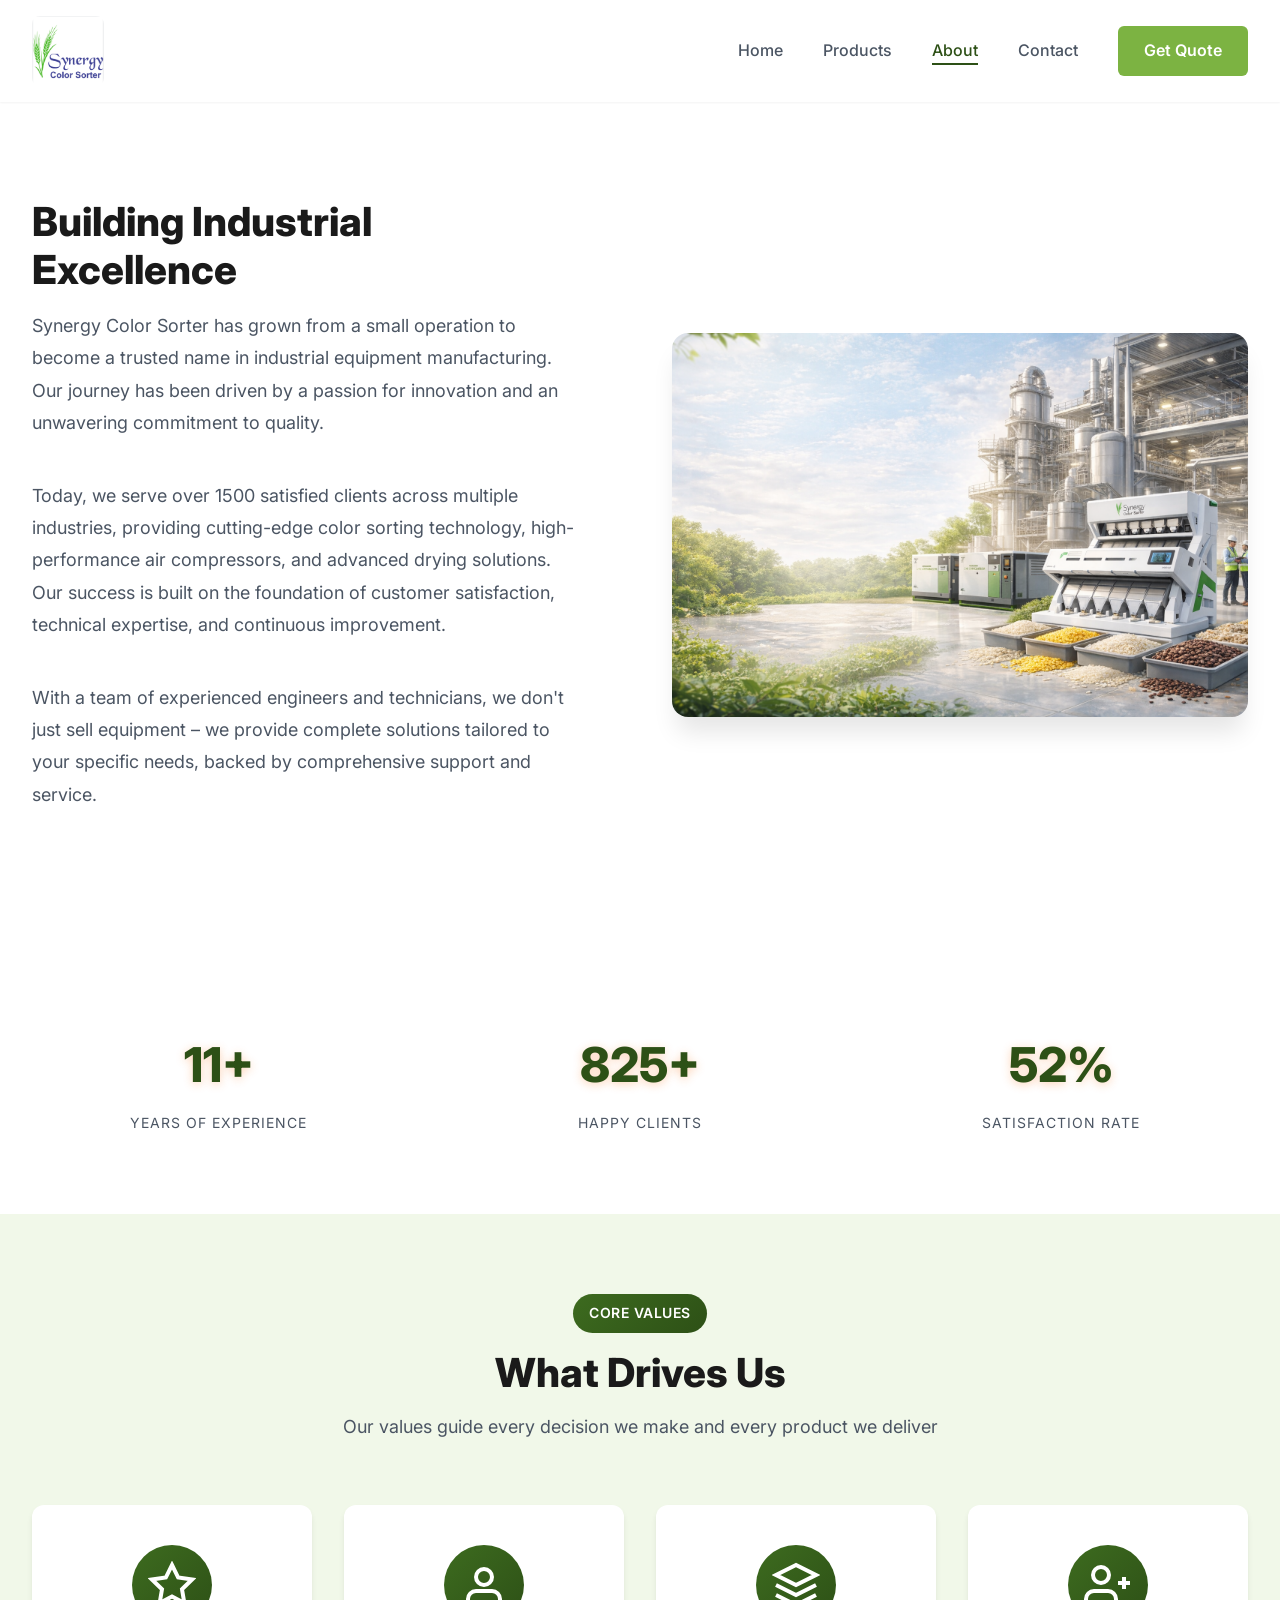
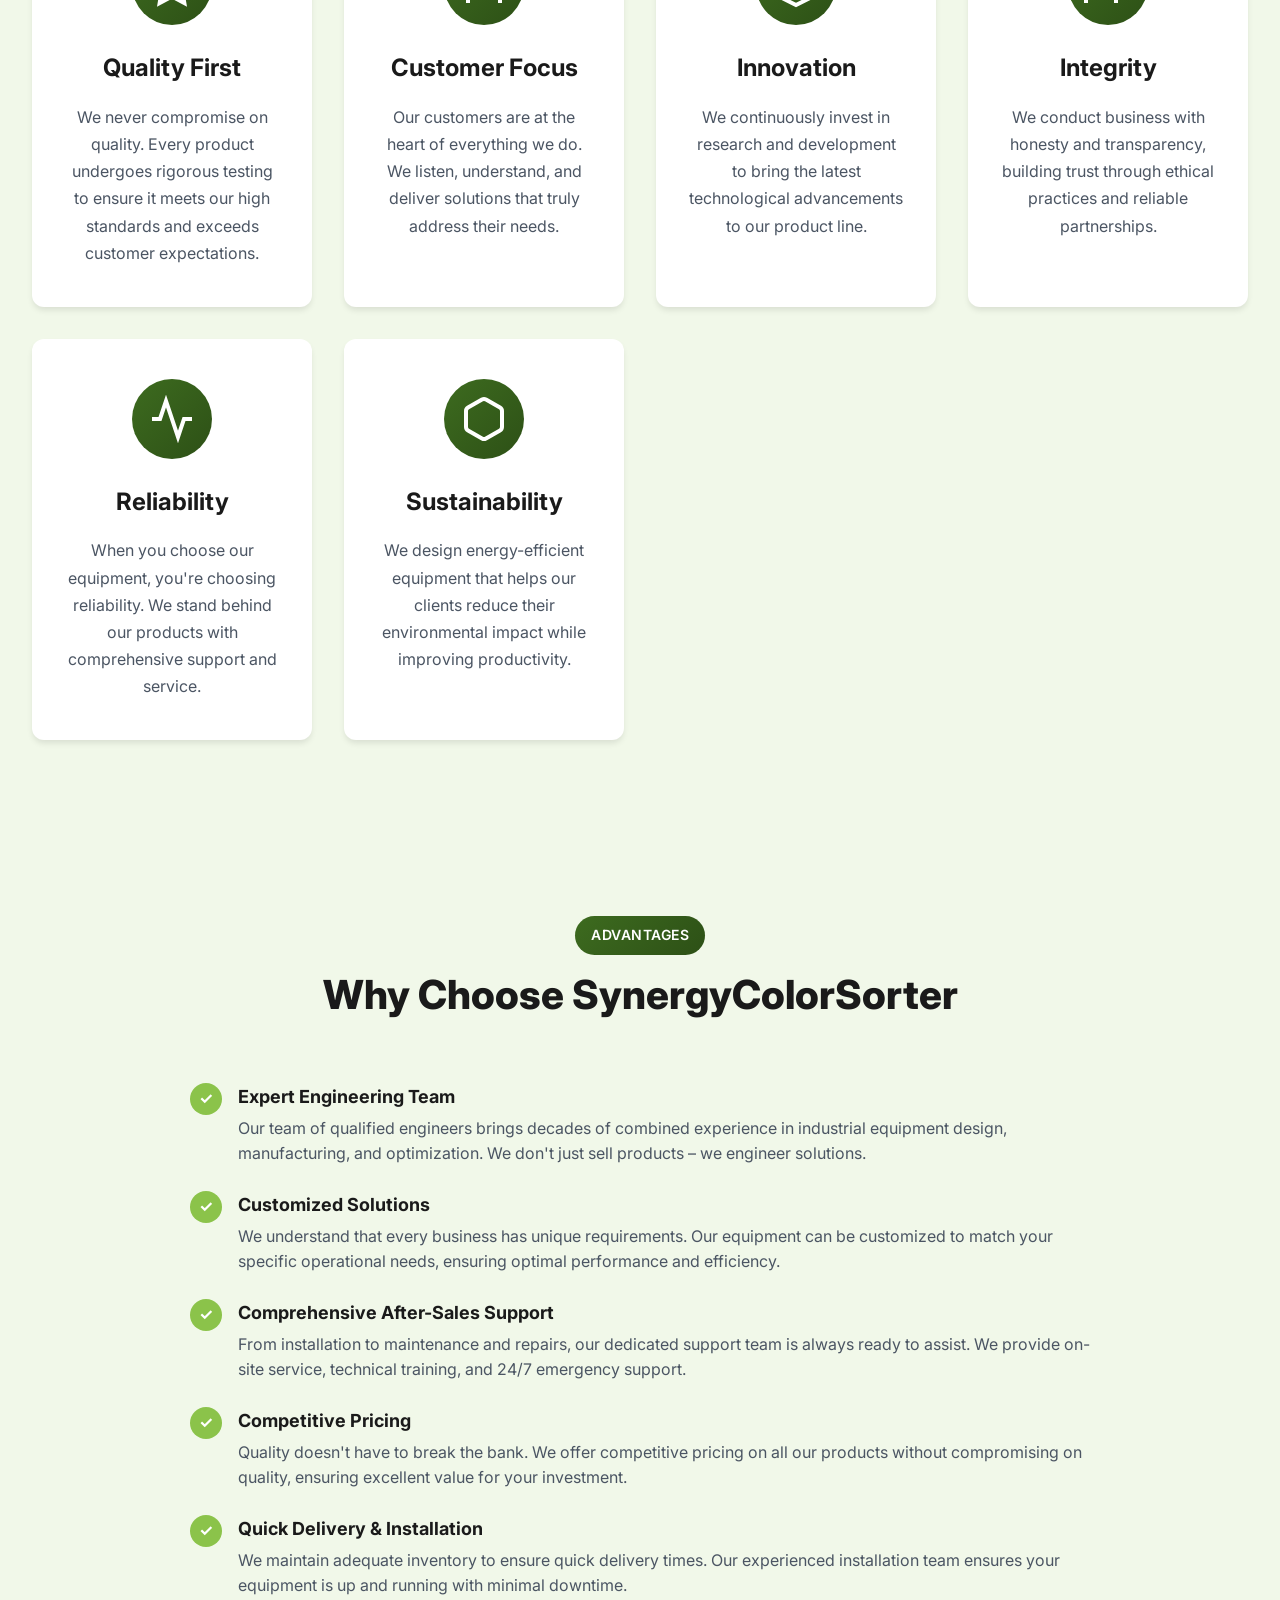
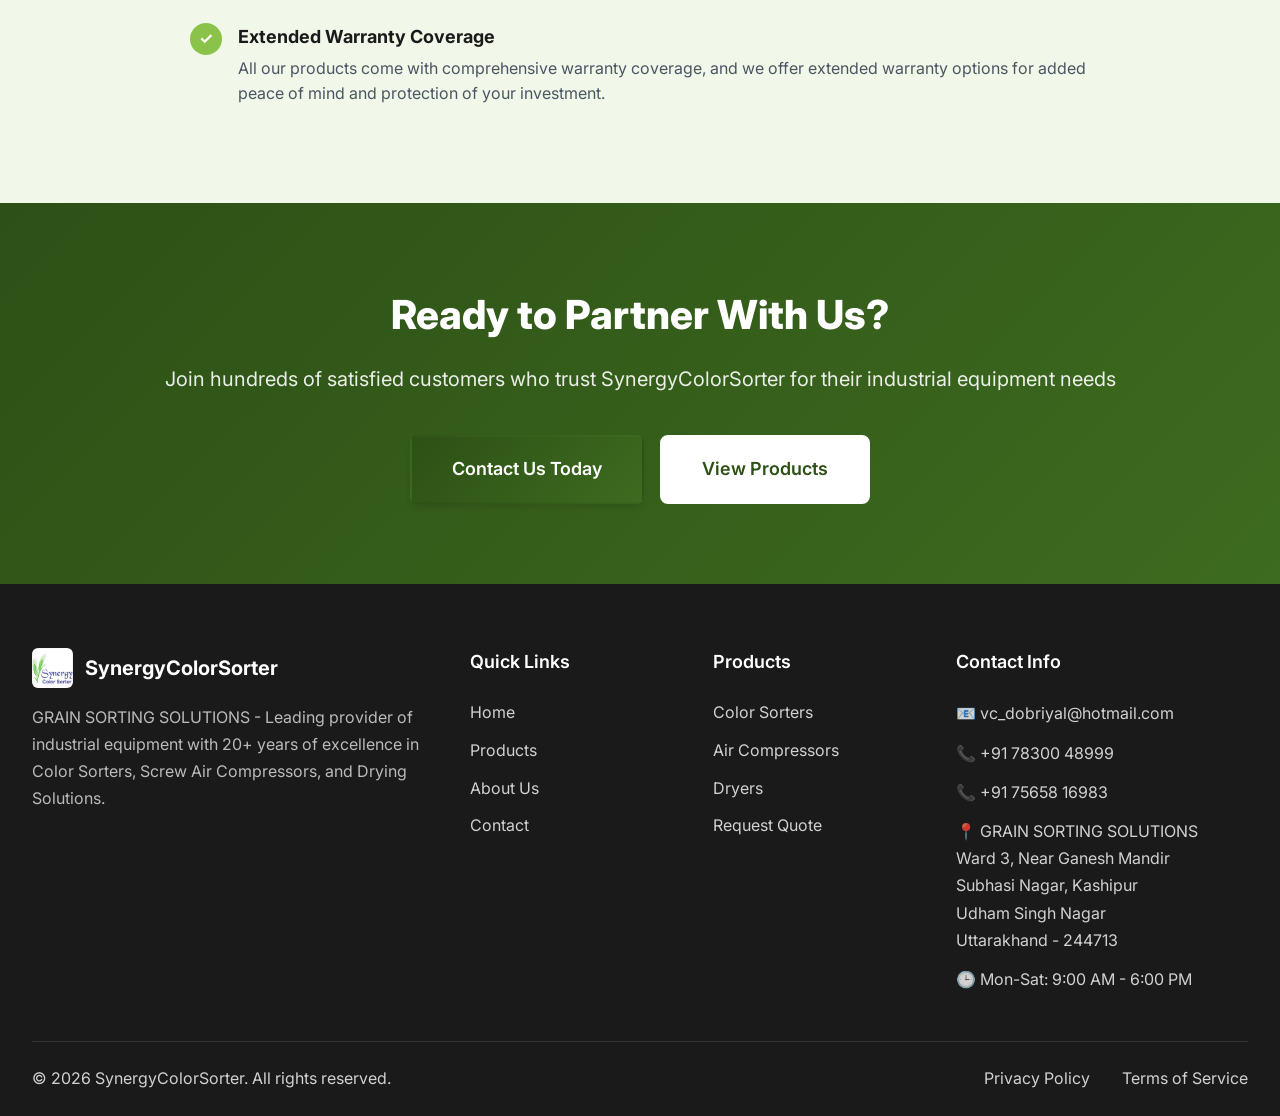
==== about.html @ 414dd608 "synergy color sorter website" ====
<!DOCTYPE html>
<html lang="en">
<head>
    <meta charset="UTF-8">
    <meta name="viewport" content="width=device-width, initial-scale=1.0">
    <meta name="description" content="Learn about SynergyColorSorter - 20+ years of industrial equipment excellence">
    <title>About Us - SynergyColorSorter</title>
    <link rel="stylesheet" href="assets/css/style.css">
    <link rel="preconnect" href="https://fonts.googleapis.com">
    <link rel="preconnect" href="https://fonts.gstatic.com" crossorigin>
    <link href="https://fonts.googleapis.com/css2?family=Inter:wght@300;400;500;600;700;800&display=swap" rel="stylesheet">
</head>
<body>
    <!-- Navigation -->
    <header class="header">
        <nav class="nav">
            <div class="nav-container">
                <a href="index.html" class="logo">
                    <img src="assets/images/logo.jpg" alt="SynergyColorSorter Logo">
                    <span class="logo-text">SynergyColorSorter</span>
                </a>
                <button class="mobile-menu-toggle" aria-label="Toggle menu">
                    <span></span>
                    <span></span>
                    <span></span>
                </button>
                <ul class="nav-menu">
                    <li><a href="index.html" class="nav-link">Home</a></li>
                    <li><a href="products.html" class="nav-link">Products</a></li>
                    <li><a href="about.html" class="nav-link active">About</a></li>
                    <li><a href="contact.html" class="nav-link">Contact</a></li>
                    <li><a href="contact.html" class="btn btn-primary-nav">Get Quote</a></li>
                </ul>
            </div>
        </nav>
    </header>

    <!-- Company Overview -->
    <section class="products-section">
        <div class="container">
            <div class="why-choose-grid">
                <div class="why-choose-content">
                    <h2 class="section-title">Building Industrial Excellence</h2>
                    <p class="lead-text">Synergy Color Sorter has grown from a small operation to become a trusted name in industrial equipment manufacturing. Our journey has been driven by a passion for innovation and an unwavering commitment to quality.</p>
                    
                    <p class="lead-text">Today, we serve over 1500 satisfied clients across multiple industries, providing cutting-edge color sorting technology, high-performance air compressors, and advanced drying solutions. Our success is built on the foundation of customer satisfaction, technical expertise, and continuous improvement.</p>
                    
                    <p class="lead-text">With a team of experienced engineers and technicians, we don't just sell equipment – we provide complete solutions tailored to your specific needs, backed by comprehensive support and service.</p>
                </div>
                <div class="why-choose-image">
                    <img src="assets/images/about us.png" alt="">
                    <div class="image-overlay">
                        <div class="overlay-content">
                            <h3>Innovation & Quality</h3>
                            <p>Our commitment to excellence in every detail</p>
                        </div>
                    </div>
                </div>
            </div>
        </div>
    </section>

    <!-- Stats Section -->
    <section class="why-choose" style="padding: 5rem 0; background: white;">
        <div class="container">
            <div class="hero-stats" style="display: grid; grid-template-columns: repeat(auto-fit, minmax(200px, 1fr)); gap: 3rem; animation: none; margin: 0;">
                <div class="stat">
                    <div class="stat-number" style="color: var(--primary-color);">20+</div>
                    <div class="stat-label" style="color: var(--text-medium);">Years of Experience</div>
                </div>
                <div class="stat">
                    <div class="stat-number" style="color: var(--primary-color);">1500+</div>
                    <div class="stat-label" style="color: var(--text-medium);">Happy Clients</div>
                </div>
                <div class="stat">
                    <div class="stat-number" style="color: var(--primary-color);">99%</div>
                    <div class="stat-label" style="color: var(--text-medium);">Satisfaction Rate</div>
                </div>
            </div>
        </div>
    </section>

    <!-- Our Values -->
    <section class="features" style="padding: 5rem 0;">
        <div class="container">
            <div class="section-header">
                <span class="section-badge">Core Values</span>
                <h2 class="section-title">What Drives Us</h2>
                <p class="section-description">Our values guide every decision we make and every product we deliver</p>
            </div>
            
            <div class="features-grid">
                <div class="feature-card">
                    <div class="feature-icon">
                        <svg width="48" height="48" viewBox="0 0 24 24" fill="none" stroke="currentColor" stroke-width="2">
                            <path d="M12 2l3.09 6.26L22 9.27l-5 4.87 1.18 6.88L12 17.77l-6.18 3.25L7 14.14 2 9.27l6.91-1.01L12 2z"/>
                        </svg>
                    </div>
                    <h3>Quality First</h3>
                    <p>We never compromise on quality. Every product undergoes rigorous testing to ensure it meets our high standards and exceeds customer expectations.</p>
                </div>
                
                <div class="feature-card">
                    <div class="feature-icon">
                        <svg width="48" height="48" viewBox="0 0 24 24" fill="none" stroke="currentColor" stroke-width="2">
                            <circle cx="12" cy="8" r="4"/>
                            <path d="M20 21v-2a4 4 0 0 0-4-4H8a4 4 0 0 0-4 4v2"/>
                        </svg>
                    </div>
                    <h3>Customer Focus</h3>
                    <p>Our customers are at the heart of everything we do. We listen, understand, and deliver solutions that truly address their needs.</p>
                </div>
                
                <div class="feature-card">
                    <div class="feature-icon">
                        <svg width="48" height="48" viewBox="0 0 24 24" fill="none" stroke="currentColor" stroke-width="2">
                            <path d="M12 2L2 7l10 5 10-5-10-5z"/>
                            <path d="M2 17l10 5 10-5"/>
                            <path d="M2 12l10 5 10-5"/>
                        </svg>
                    </div>
                    <h3>Innovation</h3>
                    <p>We continuously invest in research and development to bring the latest technological advancements to our product line.</p>
                </div>
                
                <div class="feature-card">
                    <div class="feature-icon">
                        <svg width="48" height="48" viewBox="0 0 24 24" fill="none" stroke="currentColor" stroke-width="2">
                            <path d="M16 21v-2a4 4 0 0 0-4-4H5a4 4 0 0 0-4 4v2"/>
                            <circle cx="8.5" cy="7" r="4"/>
                            <line x1="20" y1="8" x2="20" y2="14"/>
                            <line x1="23" y1="11" x2="17" y2="11"/>
                        </svg>
                    </div>
                    <h3>Integrity</h3>
                    <p>We conduct business with honesty and transparency, building trust through ethical practices and reliable partnerships.</p>
                </div>
                
                <div class="feature-card">
                    <div class="feature-icon">
                        <svg width="48" height="48" viewBox="0 0 24 24" fill="none" stroke="currentColor" stroke-width="2">
                            <polyline points="22 12 18 12 15 21 9 3 6 12 2 12"/>
                        </svg>
                    </div>
                    <h3>Reliability</h3>
                    <p>When you choose our equipment, you're choosing reliability. We stand behind our products with comprehensive support and service.</p>
                </div>
                
                <div class="feature-card">
                    <div class="feature-icon">
                        <svg width="48" height="48" viewBox="0 0 24 24" fill="none" stroke="currentColor" stroke-width="2">
                            <path d="M21 16V8a2 2 0 0 0-1-1.73l-7-4a2 2 0 0 0-2 0l-7 4A2 2 0 0 0 3 8v8a2 2 0 0 0 1 1.73l7 4a2 2 0 0 0 2 0l7-4A2 2 0 0 0 21 16z"/>
                        </svg>
                    </div>
                    <h3>Sustainability</h3>
                    <p>We design energy-efficient equipment that helps our clients reduce their environmental impact while improving productivity.</p>
                </div>
            </div>
        </div>
    </section>

    <!-- Why Choose Us -->
    <section class="products-section" style="background: var(--bg-light);">
        <div class="container">
            <div class="section-header">
                <span class="section-badge">Advantages</span>
                <h2 class="section-title">Why Choose SynergyColorSorter</h2>
            </div>
            
            <div class="benefits-list" style="max-width: 900px; margin: 0 auto;">
                <div class="benefit-item">
                    <div class="benefit-icon">✓</div>
                    <div class="benefit-content">
                        <h4>Expert Engineering Team</h4>
                        <p>Our team of qualified engineers brings decades of combined experience in industrial equipment design, manufacturing, and optimization. We don't just sell products – we engineer solutions.</p>
                    </div>
                </div>
                
                <div class="benefit-item">
                    <div class="benefit-icon">✓</div>
                    <div class="benefit-content">
                        <h4>Customized Solutions</h4>
                        <p>We understand that every business has unique requirements. Our equipment can be customized to match your specific operational needs, ensuring optimal performance and efficiency.</p>
                    </div>
                </div>
                
                <div class="benefit-item">
                    <div class="benefit-icon">✓</div>
                    <div class="benefit-content">
                        <h4>Comprehensive After-Sales Support</h4>
                        <p>From installation to maintenance and repairs, our dedicated support team is always ready to assist. We provide on-site service, technical training, and 24/7 emergency support.</p>
                    </div>
                </div>
                
                <div class="benefit-item">
                    <div class="benefit-icon">✓</div>
                    <div class="benefit-content">
                        <h4>Competitive Pricing</h4>
                        <p>Quality doesn't have to break the bank. We offer competitive pricing on all our products without compromising on quality, ensuring excellent value for your investment.</p>
                    </div>
                </div>
                
                <div class="benefit-item">
                    <div class="benefit-icon">✓</div>
                    <div class="benefit-content">
                        <h4>Quick Delivery & Installation</h4>
                        <p>We maintain adequate inventory to ensure quick delivery times. Our experienced installation team ensures your equipment is up and running with minimal downtime.</p>
                    </div>
                </div>
                
                <div class="benefit-item">
                    <div class="benefit-icon">✓</div>
                    <div class="benefit-content">
                        <h4>Extended Warranty Coverage</h4>
                        <p>All our products come with comprehensive warranty coverage, and we offer extended warranty options for added peace of mind and protection of your investment.</p>
                    </div>
                </div>
            </div>
        </div>
    </section>

    <!-- CTA Section -->
    <section class="cta-section">
        <div class="container">
            <div class="cta-content">
                <h2>Ready to Partner With Us?</h2>
                <p>Join hundreds of satisfied customers who trust SynergyColorSorter for their industrial equipment needs</p>
                <div class="cta-buttons">
                    <a href="contact.html" class="btn btn-primary btn-large">Contact Us Today</a>
                    <a href="products.html" class="btn btn-secondary btn-large">View Products</a>
                </div>
            </div>
        </div>
    </section>

    <!-- Footer -->
    <footer class="footer">
        <div class="container">
            <div class="footer-grid">
                <div class="footer-col">
                    <div class="footer-logo">
                        <img src="assets/images/logo.jpg" alt="SynergyColorSorter Logo">
                        <span>SynergyColorSorter</span>
                    </div>
                    <p class="footer-description">GRAIN SORTING SOLUTIONS - Leading provider of industrial equipment with 20+ years of excellence in Color Sorters, Screw Air Compressors, and Drying Solutions.</p>
                </div>
                <div class="footer-col">
                    <h4>Quick Links</h4>
                    <ul class="footer-links">
                        <li><a href="index.html">Home</a></li>
                        <li><a href="products.html">Products</a></li>
                        <li><a href="about.html">About Us</a></li>
                        <li><a href="contact.html">Contact</a></li>
                    </ul>
                </div>
                <div class="footer-col">
                    <h4>Products</h4>
                    <ul class="footer-links">
                        <li><a href="products.html#color-sorter">Color Sorters</a></li>
                        <li><a href="products.html#compressor">Air Compressors</a></li>
                        <li><a href="products.html#dryer">Dryers</a></li>
                        <li><a href="contact.html">Request Quote</a></li>
                    </ul>
                </div>
                <div class="footer-col">
                    <h4>Contact Info</h4>
                    <ul class="footer-contact">
                        <li>📧 vc_dobriyal@hotmail.com</li>
                        <li>📞 +91 78300 48999</li>
                        <li>📞 +91 75658 16983</li>
                        <li>📍 GRAIN SORTING SOLUTIONS<br>Ward 3, Near Ganesh Mandir<br>Subhasi Nagar, Kashipur<br>Udham Singh Nagar<br>Uttarakhand - 244713</li>
                        <li>🕒 Mon-Sat: 9:00 AM - 6:00 PM</li>
                    </ul>
                </div>
            </div>
            <div class="footer-bottom">
                <p>&copy; 2026 SynergyColorSorter. All rights reserved.</p>
                <div class="footer-bottom-links">
                    <a href="#">Privacy Policy</a>
                    <a href="#">Terms of Service</a>
                </div>
            </div>
        </div>
    </footer>

    <!-- Back to Top Button -->
    <button class="back-to-top" aria-label="Back to top">↑</button>

    <script src="assets/js/main.js"></script>
</body>
</html>
---- assets/css/style.css ----
/* =============================================
   CSS RESET & VARIABLES
   ============================================= */

:root {
    --primary-color: #2d5016;
    --primary-dark: #1f3810;
    --primary-light: #3d6b1f;
    --secondary-color: #7cb342;
    --accent-color: #8bc34a;
    --text-dark: #1a1a1a;
    --text-medium: #4b5563;
    --text-light: #6b7280;
    --bg-light: #f1f8e9;
    --bg-white: #ffffff;
    --border-color: #e5e7eb;
    --shadow-sm: 0 1px 2px 0 rgba(0, 0, 0, 0.05);
    --shadow-md: 0 4px 6px -1px rgba(0, 0, 0, 0.1);
    --shadow-lg: 0 10px 15px -3px rgba(0, 0, 0, 0.1);
    --shadow-xl: 0 20px 25px -5px rgba(0, 0, 0, 0.1);
    --transition-fast: 0.2s ease;
    --transition-normal: 0.3s ease;
    --transition-slow: 0.5s ease;
}

* {
    margin: 0;
    padding: 0;
    box-sizing: border-box;
}

html {
    scroll-behavior: smooth;
}

body {
    font-family: 'Inter', -apple-system, BlinkMacSystemFont, 'Segoe UI', Roboto, Oxygen, Ubuntu, Cantarell, sans-serif;
    color: var(--text-dark);
    line-height: 1.6;
    background-color: var(--bg-white);
    overflow-x: hidden;
}

img {
    max-width: 100%;
    height: auto;
    display: block;
}

a {
    text-decoration: none;
    color: inherit;
    transition: var(--transition-fast);
}

button {
    font-family: inherit;
    border: none;
    cursor: pointer;
    transition: var(--transition-fast);
}

ul {
    list-style: none;
}

/* =============================================
   UTILITY CLASSES
   ============================================= */

.container {
    max-width: 1280px;
    margin: 0 auto;
    padding: 0 2rem;
}

.section-badge {
    display: inline-block;
    padding: 0.5rem 1rem;
    background: linear-gradient(135deg, var(--primary-light), var(--primary-color));
    color: white;
    border-radius: 50px;
    font-size: 0.875rem;
    font-weight: 600;
    text-transform: uppercase;
    letter-spacing: 0.5px;
    margin-bottom: 1rem;
}

.section-title {
    font-size: 2.5rem;
    font-weight: 800;
    color: var(--text-dark);
    margin-bottom: 1rem;
    line-height: 1.2;
}

.section-description {
    font-size: 1.125rem;
    color: var(--text-medium);
    max-width: 600px;
    margin: 0 auto 3rem;
}

.section-header {
    text-align: center;
    margin-bottom: 4rem;
}

/* =============================================
   BUTTONS
   ============================================= */

.btn {
    display: inline-block;
    padding: 0.875rem 2rem;
    border-radius: 8px;
    font-weight: 600;
    font-size: 1rem;
    text-align: center;
    transition: all var(--transition-normal);
    cursor: pointer;
    border: 2px solid transparent;
}

.btn-large {
    padding: 1.125rem 2.5rem;
    font-size: 1.125rem;
}

.btn-primary {
    background: linear-gradient(135deg, var(--primary-color), var(--primary-light));
    color: white;
    box-shadow: var(--shadow-md);
}

.btn-primary:hover {
    transform: translateY(-2px);
    box-shadow: var(--shadow-lg);
}

.btn-secondary {
    background: white;
    color: var(--primary-color);
    border-color: white;
}

.btn-secondary:hover {
    background: var(--bg-light);
    transform: translateY(-2px);
}

.btn-outline {
    background: transparent;
    color: var(--primary-color);
    border-color: var(--primary-color);
}

.btn-outline:hover {
    background: var(--primary-color);
    color: white;
}

.btn-outline-dark {
    background: transparent;
    color: var(--text-dark);
    border-color: var(--text-dark);
}

.btn-outline-dark:hover {
    background: var(--text-dark);
    color: white;
}

.btn-primary-nav {
    background: var(--secondary-color);
    color: white;
    padding: 0.625rem 1.5rem;
    border-radius: 6px;
}

.btn-primary-nav:hover {
    background: #ea580c;
}

/* =============================================
   HEADER & NAVIGATION
   ============================================= */

.header {
    position: sticky;
    top: 0;
    z-index: 1000;
    background: rgba(255, 255, 255, 0.98);
    backdrop-filter: blur(10px);
    box-shadow: var(--shadow-sm);
    transition: var(--transition-normal);
}

.header.scrolled {
    box-shadow: var(--shadow-md);
}

.nav-container {
    max-width: 1280px;
    margin: 0 auto;
    padding: 1rem 2rem;
    display: flex;
    align-items: center;
    justify-content: space-between;
}

.logo {
    display: flex;
    align-items: center;
    gap: 0.75rem;
    font-weight: 700;
    font-size: 1.25rem;
    color: var(--primary-color);
}

.logo img {
    height: 70px;
    width: auto;
    border-radius: 8px;
}

.logo-text {
    display: none;
}

.nav-menu {
    display: flex;
    align-items: center;
    gap: 2.5rem;
}

.nav-link {
    color: var(--text-medium);
    font-weight: 500;
    position: relative;
}

.nav-link::after {
    content: '';
    position: absolute;
    bottom: -5px;
    left: 0;
    width: 0;
    height: 2px;
    background: var(--primary-color);
    transition: width var(--transition-normal);
}

.nav-link:hover::after,
.nav-link.active::after {
    width: 100%;
}

.nav-link:hover,
.nav-link.active {
    color: var(--primary-color);
}

.mobile-menu-toggle {
    display: none;
    flex-direction: column;
    gap: 5px;
    background: transparent;
    padding: 0.5rem;
}

.mobile-menu-toggle span {
    width: 25px;
    height: 3px;
    background: var(--text-dark);
    border-radius: 2px;
    transition: var(--transition-fast);
}

/* =============================================
   HERO SECTION
   ============================================= */

.hero {
    position: relative;
    min-height: 90vh;
    display: flex;
    align-items: center;
    justify-content: center;
    background: linear-gradient(135deg, #1f3810 0%, #2d5016 50%, #3d6b1f 100%);
    padding: 6rem 2rem 4rem;
    overflow: hidden;
}

.hero-background-grid {
    position: absolute;
    top: 0;
    left: 0;
    width: 100%;
    height: 100%;
    display: grid;
    grid-template-columns: repeat(3, 1fr);
    gap: 0;
    z-index: 0;
}

.hero-bg-image {
    width: 100%;
    height: 100%;
    background-size: cover;
    background-position: center;
    background-repeat: no-repeat;
    animation: zoomSlide 20s ease-in-out infinite;
}

.hero-bg-image:nth-child(1) {
    animation-delay: 0s;
}

.hero-bg-image:nth-child(2) {
    animation-delay: 6.66s;
}

.hero-bg-image:nth-child(3) {
    animation-delay: 13.32s;
}

@keyframes zoomSlide {
    0%, 33.33% {
        transform: scale(1);
        opacity: 1;
    }
    40%, 93.33% {
        transform: scale(1.1);
        opacity: 0.7;
    }
    100% {
        transform: scale(1);
        opacity: 1;
    }
}

.hero-overlay {
    position: absolute;
    top: 0;
    left: 0;
    width: 100%;
    height: 100%;
    background: linear-gradient(135deg, rgba(31, 56, 16, 0.92) 0%, rgba(45, 80, 22, 0.88) 50%, rgba(61, 107, 31, 0.85) 100%);
    z-index: 1;
}

.hero-content {
    position: relative;
    z-index: 2;
    text-align: center;
    max-width: 1100px;
    margin: 0 auto;
    color: white;
}

.hero-badge {
    display: inline-block;
    padding: 0.5rem 1.25rem;
    background: rgba(255, 255, 255, 0.15);
    backdrop-filter: blur(10px);
    border: 1px solid rgba(255, 255, 255, 0.2);
    border-radius: 50px;
    font-size: 0.875rem;
    font-weight: 600;
    margin-bottom: 2rem;
    animation: fadeInDown 0.8s ease;
}

.hero-title {
    display: flex;
    flex-direction: column;
    gap: 0.5rem;
    margin-bottom: 1.5rem;
}

.hero-title-main {
    font-size: 2.5rem;
    font-weight: 300;
    letter-spacing: -0.5px;
    animation: fadeInLeft 1s ease;
}

.hero-title-highlight {
    font-size: 3.5rem;
    font-weight: 800;
    background: linear-gradient(135deg, #ffffff 0%, #f0f9ff 100%);
    -webkit-background-clip: text;
    -webkit-text-fill-color: transparent;
    background-clip: text;
    animation: fadeInRight 1s ease;
}

.hero-subtitle {
    font-size: 1.25rem;
    line-height: 1.8;
    margin-bottom: 3rem;
    color: rgba(255, 255, 255, 0.9);
    max-width: 800px;
    margin-left: auto;
    margin-right: auto;
    animation: fadeInUp 1s ease 0.2s both;
}

.hero-stats {
    display: flex;
    justify-content: center;
    gap: 4rem;
    margin-bottom: 3rem;
    animation: fadeInUp 1s ease 0.4s both;
}

.stat {
    text-align: center;
}

.stat-number {
    font-size: 3rem;
    font-weight: 800;
    color: var(--secondary-color);
    margin-bottom: 0.5rem;
    text-shadow: 0 2px 10px rgba(249, 115, 22, 0.3);
}

.stat-label {
    font-size: 0.875rem;
    color: rgba(255, 255, 255, 0.8);
    text-transform: uppercase;
    letter-spacing: 1px;
}

.hero-cta {
    display: flex;
    gap: 1rem;
    justify-content: center;
    flex-wrap: wrap;
    animation: fadeInUp 1s ease 0.6s both;
}

.hero-scroll {
    position: absolute;
    bottom: 2rem;
    left: 50%;
    transform: translateX(-50%);
    display: flex;
    flex-direction: column;
    align-items: center;
    gap: 0.5rem;
    color: rgba(255, 255, 255, 0.7);
    font-size: 0.875rem;
    animation: fadeInUp 1s ease 0.8s both;
}

.scroll-indicator {
    width: 2px;
    height: 40px;
    background: linear-gradient(to bottom, rgba(255, 255, 255, 0.8), transparent);
    animation: scrollDown 2s ease-in-out infinite;
}

/* =============================================
   FEATURES SECTION
   ============================================= */

.features {
    padding: 5rem 0;
    background: var(--bg-light);
}

.features-grid {
    display: grid;
    grid-template-columns: repeat(auto-fit, minmax(280px, 1fr));
    gap: 2rem;
}

.feature-card {
    background: white;
    padding: 2.5rem 2rem;
    border-radius: 12px;
    box-shadow: var(--shadow-md);
    transition: all var(--transition-normal);
    text-align: center;
}

.feature-card:hover {
    transform: translateY(-10px);
    box-shadow: var(--shadow-xl);
}

.feature-icon {
    width: 80px;
    height: 80px;
    margin: 0 auto 1.5rem;
    background: linear-gradient(135deg, var(--primary-light), var(--primary-color));
    border-radius: 50%;
    display: flex;
    align-items: center;
    justify-content: center;
    color: white;
}

.feature-card h3 {
    font-size: 1.5rem;
    margin-bottom: 1rem;
    color: var(--text-dark);
}

.feature-card p {
    color: var(--text-medium);
    line-height: 1.7;
}

/* =============================================
   PRODUCTS SECTION
   ============================================= */

.products-section {
    padding: 6rem 0;
    background: white;
}

.products-grid {
    display: grid;
    grid-template-columns: repeat(auto-fit, minmax(350px, 1fr));
    gap: 3rem;
    margin-bottom: 4rem;
}

.product-card {
    background: white;
    border-radius: 16px;
    overflow: hidden;
    box-shadow: var(--shadow-lg);
    transition: all var(--transition-normal);
    display: flex;
    flex-direction: column;
}

.product-card:hover {
    transform: translateY(-8px);
    box-shadow: var(--shadow-xl);
}

.product-image-wrapper {
    position: relative;
    aspect-ratio: 4/3;
    overflow: hidden;
    background: var(--bg-light);
}

.product-carousel {
    position: relative;
    width: 100%;
    height: 100%;
}

.product-image {
    width: 100%;
    height: 100%;
    object-fit: cover;
    position: absolute;
    top: 0;
    left: 0;
    opacity: 0;
    transition: opacity var(--transition-slow);
}

.product-image.active {
    opacity: 1;
}

.carousel-controls {
    position: absolute;
    top: 50%;
    left: 0;
    right: 0;
    transform: translateY(-50%);
    display: flex;
    justify-content: space-between;
    padding: 0 1rem;
    opacity: 0;
    transition: opacity var(--transition-normal);
}

.product-card:hover .carousel-controls {
    opacity: 1;
}

.carousel-btn {
    width: 40px;
    height: 40px;
    border-radius: 50%;
    background: rgba(255, 255, 255, 0.9);
    color: var(--primary-color);
    font-size: 1.5rem;
    display: flex;
    align-items: center;
    justify-content: center;
    box-shadow: var(--shadow-md);
}

.carousel-btn:hover {
    background: white;
    transform: scale(1.1);
}

.carousel-indicators {
    position: absolute;
    bottom: 1rem;
    left: 50%;
    transform: translateX(-50%);
    display: flex;
    gap: 0.5rem;
}

.indicator {
    width: 8px;
    height: 8px;
    border-radius: 50%;
    background: rgba(255, 255, 255, 0.5);
    cursor: pointer;
    transition: all var(--transition-fast);
}

.indicator.active {
    background: white;
    width: 24px;
    border-radius: 4px;
}

.product-badge {
    position: absolute;
    top: 1rem;
    right: 1rem;
    padding: 0.5rem 1rem;
    background: var(--secondary-color);
    color: white;
    border-radius: 50px;
    font-size: 0.875rem;
    font-weight: 600;
    box-shadow: var(--shadow-md);
}

.product-badge.featured {
    background: var(--accent-color);
}

.product-badge.new {
    background: #8b5cf6;
}

.product-content {
    padding: 2rem;
    flex: 1;
    display: flex;
    flex-direction: column;
}

.product-category {
    font-size: 0.875rem;
    color: var(--primary-color);
    font-weight: 600;
    text-transform: uppercase;
    letter-spacing: 0.5px;
    margin-bottom: 0.5rem;
}

.product-title {
    font-size: 1.75rem;
    font-weight: 700;
    margin-bottom: 1rem;
    color: var(--text-dark);
}

.product-description {
    color: var(--text-medium);
    line-height: 1.7;
    margin-bottom: 1.5rem;
}

.product-specs {
    display: grid;
    grid-template-columns: 1fr 1fr;
    gap: 1rem;
    margin-bottom: 2rem;
    padding: 1.5rem;
    background: var(--bg-light);
    border-radius: 8px;
}

.spec {
    display: flex;
    flex-direction: column;
    gap: 0.25rem;
}

.spec-label {
    font-size: 0.875rem;
    color: var(--text-light);
    font-weight: 500;
}

.spec-value {
    font-weight: 600;
    color: var(--text-dark);
}

.product-footer {
    display: flex;
    gap: 1rem;
    margin-top: auto;
}

.product-footer .btn {
    flex: 1;
}

.section-cta {
    text-align: center;
}

/* =============================================
   WHY CHOOSE US SECTION
   ============================================= */

.why-choose {
    padding: 6rem 0;
    background: var(--bg-light);
}

.why-choose-grid {
    display: grid;
    grid-template-columns: 1fr 1fr;
    gap: 4rem;
    align-items: center;
}

.why-choose-content {
    padding-right: 2rem;
}
.full-width-container {
  width: 100%;
  max-width: 100%;
}

.full-width-container .why-choose-grid {
  max-width: 100%;
}
.lead-text {
    font-size: 1.125rem;
    color: var(--text-medium);
    line-height: 1.8;
    margin-bottom: 2.5rem;
}


.benefits-list {
    display: flex;
    flex-direction: column;
    gap: 1.5rem;
    margin-bottom: 2.5rem;
}

.benefit-item {
    display: flex;
    gap: 1rem;
    align-items: flex-start;
}

.benefit-icon {
    width: 32px;
    height: 32px;
    border-radius: 50%;
    background: var(--accent-color);
    color: white;
    display: flex;
    align-items: center;
    justify-content: center;
    font-weight: 700;
    flex-shrink: 0;
}

.benefit-content h4 {
    font-size: 1.125rem;
    margin-bottom: 0.25rem;
    color: var(--text-dark);
}

.benefit-content p {
    color: var(--text-medium);
    line-height: 1.6;
}

.why-choose-image {
    position: relative;
    border-radius: 16px;
    overflow: hidden;
    box-shadow: var(--shadow-xl);
}

.why-choose-image img {
    width: 100%;
    height: 100%;
    object-fit: cover;
}

.image-overlay {
    position: absolute;
    bottom: 0;
    left: 0;
    right: 0;
    padding: 2rem;
    background: linear-gradient(to top, rgba(0, 0, 0, 0.8), transparent);
    color: white;
    transform: translateY(100%);
    transition: transform var(--transition-normal);
}

.why-choose-image:hover .image-overlay {
    transform: translateY(0);
}

.overlay-content h3 {
    font-size: 1.5rem;
    margin-bottom: 0.5rem;
}

/* =============================================
   CTA SECTION
   ============================================= */

.cta-section {
    padding: 5rem 0;
    background: linear-gradient(135deg, var(--primary-color), var(--primary-light));
    color: white;
    text-align: center;
}

.cta-content h2 {
    font-size: 2.5rem;
    font-weight: 800;
    margin-bottom: 1rem;
}

.cta-content p {
    font-size: 1.25rem;
    margin-bottom: 2.5rem;
    color: rgba(255, 255, 255, 0.9);
}

.cta-buttons {
    display: flex;
    gap: 1rem;
    justify-content: center;
    flex-wrap: wrap;
}

/* =============================================
   FOOTER
   ============================================= */

.footer {
    background: #1a1a1a;
    color: rgba(255, 255, 255, 0.8);
    padding: 4rem 0 0;
}

.footer-grid {
    display: grid;
    grid-template-columns: 2fr 1fr 1fr 1.5fr;
    gap: 3rem;
    margin-bottom: 3rem;
}

.footer-logo {
    display: flex;
    align-items: center;
    gap: 0.75rem;
    margin-bottom: 1rem;
}

.footer-logo img {
    height: 40px;
    border-radius: 6px;
}

.footer-logo span {
    font-weight: 700;
    font-size: 1.25rem;
    color: white;
}

.footer-description {
    line-height: 1.7;
    color: rgba(255, 255, 255, 0.7);
}

.footer-col h4 {
    color: white;
    font-size: 1.125rem;
    font-weight: 600;
    margin-bottom: 1.5rem;
}

.footer-links {
    display: flex;
    flex-direction: column;
    gap: 0.75rem;
}

.footer-links a:hover {
    color: var(--secondary-color);
    padding-left: 5px;
}

.footer-contact {
    display: flex;
    flex-direction: column;
    gap: 0.75rem;
    line-height: 1.7;
}

.footer-bottom {
    padding: 1.5rem 0;
    border-top: 1px solid rgba(255, 255, 255, 0.1);
    display: flex;
    justify-content: space-between;
    align-items: center;
}

.footer-bottom-links {
    display: flex;
    gap: 2rem;
}

.footer-bottom-links a:hover {
    color: var(--secondary-color);
}

/* =============================================
   BACK TO TOP BUTTON
   ============================================= */

.back-to-top {
    position: fixed;
    bottom: 2rem;
    right: 2rem;
    width: 50px;
    height: 50px;
    border-radius: 50%;
    background: var(--primary-color);
    color: white;
    font-size: 1.5rem;
    box-shadow: var(--shadow-lg);
    opacity: 0;
    visibility: hidden;
    transition: all var(--transition-normal);
    z-index: 999;
}

.back-to-top.visible {
    opacity: 1;
    visibility: visible;
}

.back-to-top:hover {
    background: var(--primary-dark);
    transform: translateY(-5px);
}

/* =============================================
   ANIMATIONS
   ============================================= */

@keyframes fadeInDown {
    from {
        opacity: 0;
        transform: translateY(-30px);
    }
    to {
        opacity: 1;
        transform: translateY(0);
    }
}

@keyframes fadeInUp {
    from {
        opacity: 0;
        transform: translateY(30px);
    }
    to {
        opacity: 1;
        transform: translateY(0);
    }
}

@keyframes fadeInLeft {
    from {
        opacity: 0;
        transform: translateX(-30px);
    }
    to {
        opacity: 1;
        transform: translateX(0);
    }
}

@keyframes fadeInRight {
    from {
        opacity: 0;
        transform: translateX(30px);
    }
    to {
        opacity: 1;
        transform: translateX(0);
    }
}

@keyframes scrollDown {
    0%, 100% {
        transform: translateY(0);
        opacity: 0.7;
    }
    50% {
        transform: translateY(10px);
        opacity: 1;
    }
}

/* =============================================
   RESPONSIVE DESIGN
   ============================================= */

@media (max-width: 1024px) {
    .logo-text {
        display: inline;
    }
    
    .why-choose-grid {
        grid-template-columns: 1fr;
        gap: 3rem;
    }
    
    .why-choose-content {
        padding-right: 0;
    }
    
    .footer-grid {
        grid-template-columns: 1fr 1fr;
    }
}

@media (max-width: 768px) {
    .nav-menu {
        position: fixed;
        top: 78px;
        left: -100%;
        width: 100%;
        height: calc(100vh - 78px);
        background: white;
        flex-direction: column;
        padding: 2rem;
        gap: 1.5rem;
        transition: left var(--transition-normal);
        box-shadow: var(--shadow-lg);
        overflow-y: auto;
    }
    
    .nav-menu.active {
        left: 0;
    }
    
    .mobile-menu-toggle {
        display: flex;
    }
    
    .mobile-menu-toggle.active span:nth-child(1) {
        transform: rotate(45deg) translate(7px, 7px);
    }
    
    .mobile-menu-toggle.active span:nth-child(2) {
        opacity: 0;
    }
    
    .mobile-menu-toggle.active span:nth-child(3) {
        transform: rotate(-45deg) translate(7px, -7px);
    }
    
    .hero-background-grid {
        grid-template-columns: 1fr;
        grid-template-rows: repeat(3, 1fr);
    }
    
    .hero-title-main {
        font-size: 1.75rem;
    }
    
    .hero-title-highlight {
        font-size: 2.5rem;
    }
    
    .hero-subtitle {
        font-size: 1rem;
    }
    
    .hero-stats {
        flex-direction: column;
        gap: 2rem;
    }
    
    .stat-number {
        font-size: 2.5rem;
    }
    
    .section-title {
        font-size: 2rem;
    }
    
    .products-grid {
        grid-template-columns: 1fr;
    }
    
    .footer-grid {
        grid-template-columns: 1fr;
        gap: 2rem;
    }
    
    .footer-bottom {
        flex-direction: column;
        gap: 1rem;
        text-align: center;
    }
    
    .cta-content h2 {
        font-size: 2rem;
    }
}

@media (max-width: 480px) {
    .container {
        padding: 0 1rem;
    }
    
    .hero {
        padding: 4rem 1rem 3rem;
    }
    
    .hero-cta {
        flex-direction: column;
    }
    
    .btn-large {
        width: 100%;
    }
    
    .features-grid {
        grid-template-columns: 1fr;
    }
    
    .product-specs {
        grid-template-columns: 1fr;
    }
    
    .product-footer {
        flex-direction: column;
    }
    
    .back-to-top {
        bottom: 1rem;
        right: 1rem;
        width: 45px;
        height: 45px;
    }
}
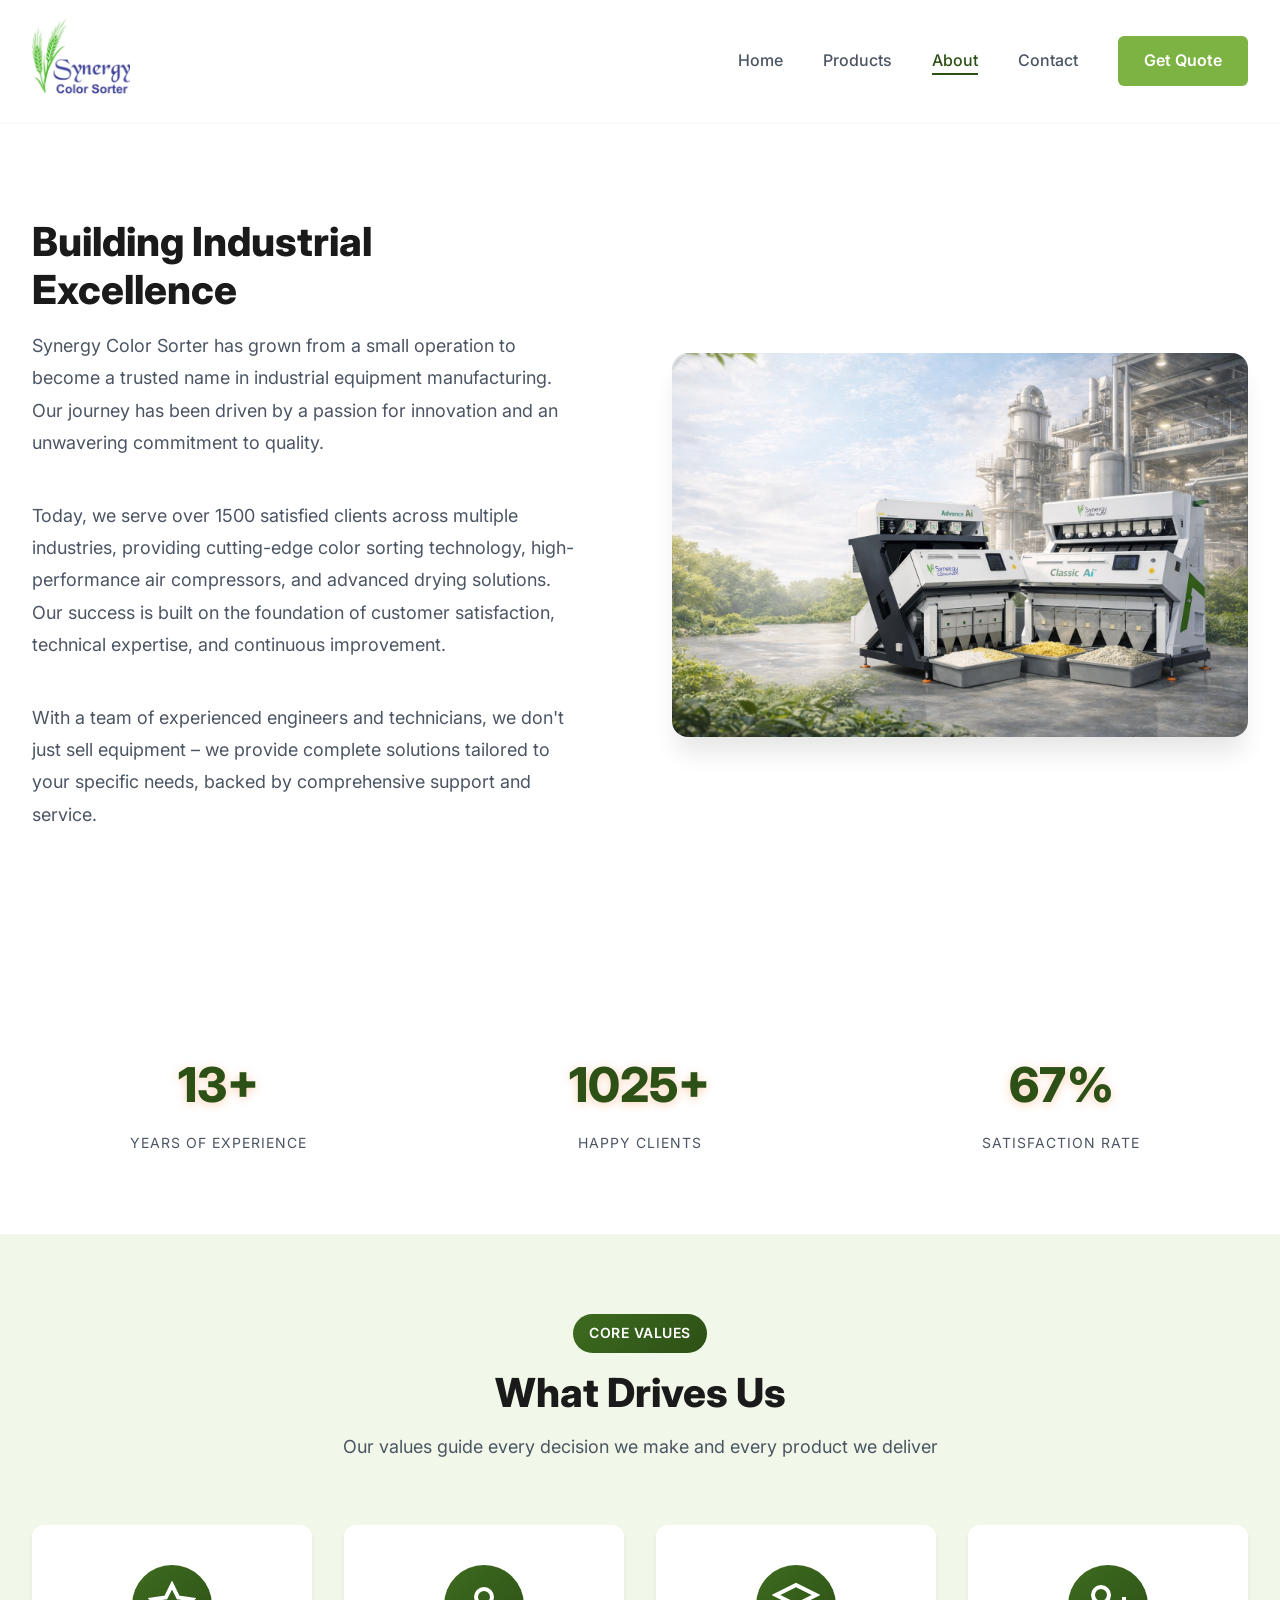
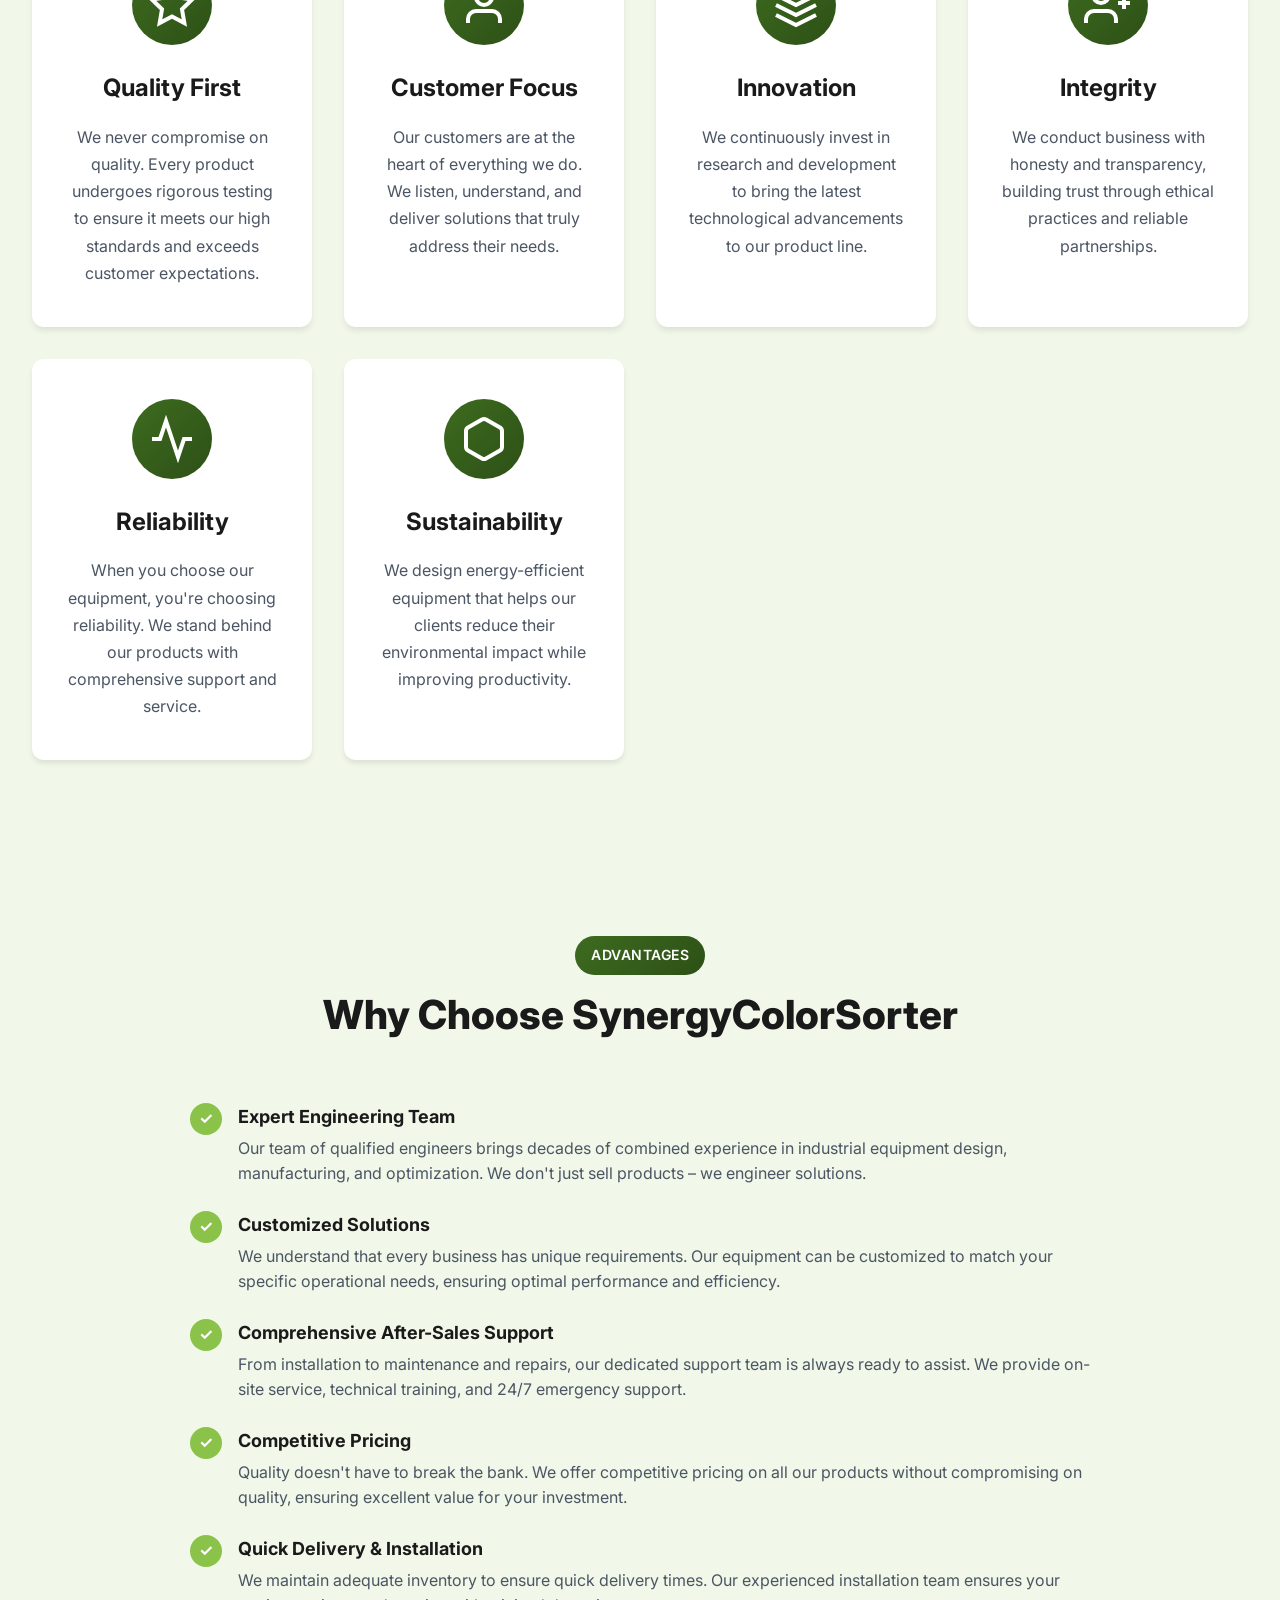
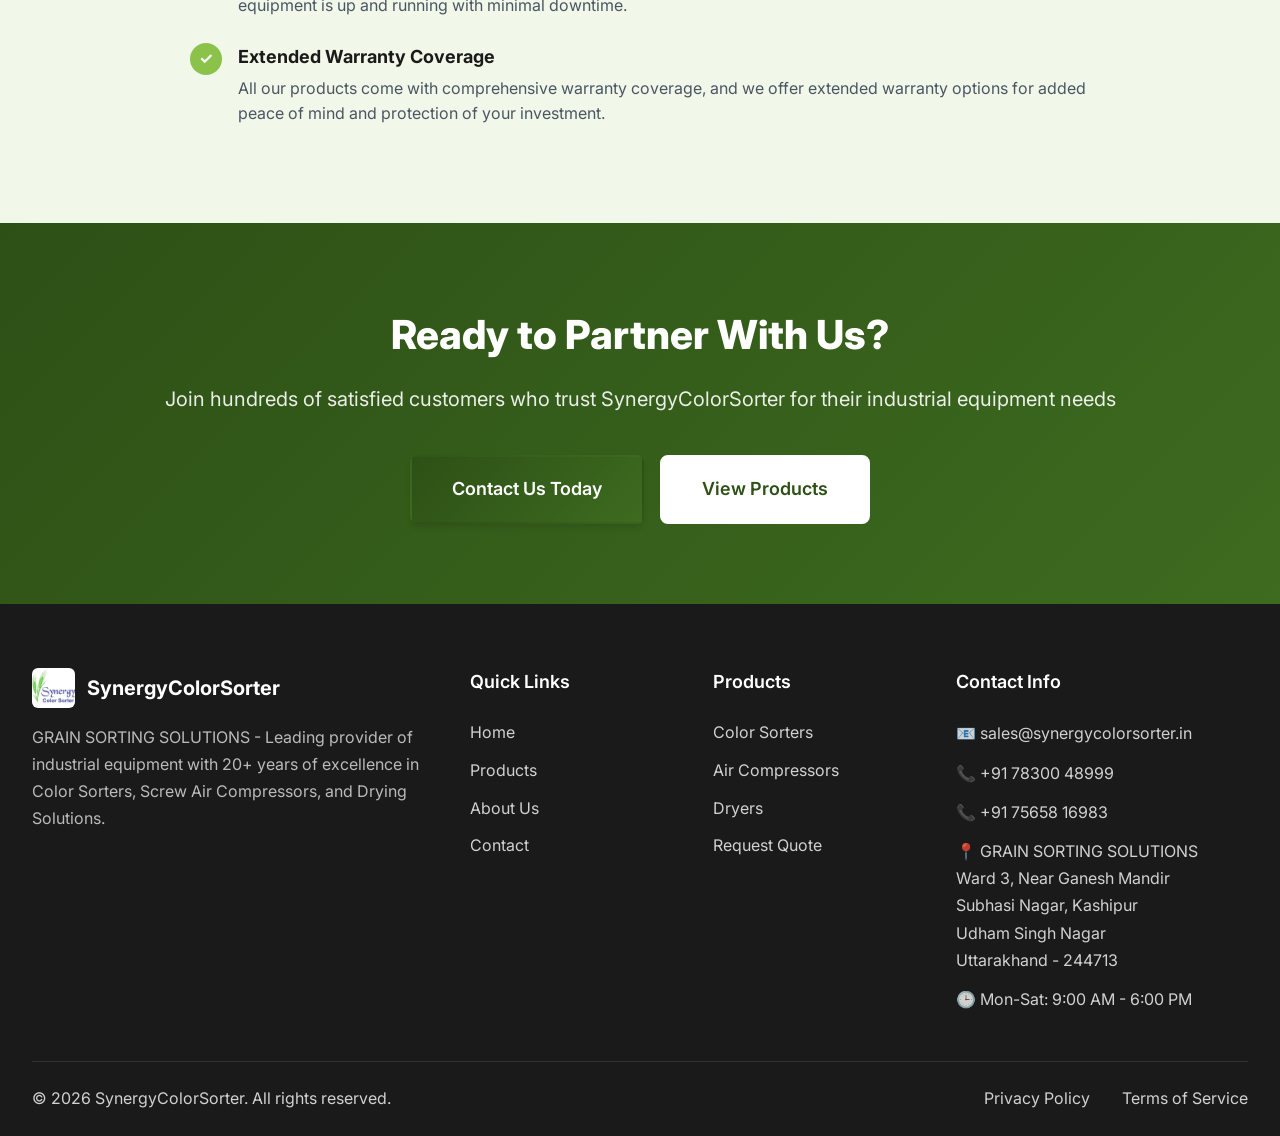
==== commit bd587b84: "added sales email" ====
--- a/about.html
+++ b/about.html
@@ -265,7 +265,7 @@
                 <div class="footer-col">
                     <h4>Contact Info</h4>
                     <ul class="footer-contact">
-                        <li>📧 vc_dobriyal@hotmail.com</li>
+                        <li>📧 sales@synergycolorsorter.in</li>
                         <li>📞 +91 78300 48999</li>
                         <li>📞 +91 75658 16983</li>
                         <li>📍 GRAIN SORTING SOLUTIONS<br>Ward 3, Near Ganesh Mandir<br>Subhasi Nagar, Kashipur<br>Udham Singh Nagar<br>Uttarakhand - 244713</li>
--- a/assets/css/style.css
+++ b/assets/css/style.css
@@ -220,7 +220,7 @@
 }
 
 .logo img {
-    height: 70px;
+    height: 90px;
     width: auto;
     border-radius: 8px;
 }
@@ -284,79 +284,71 @@
 
 .hero {
     position: relative;
-    min-height: 90vh;
+    min-height: 100vh;
     display: flex;
     align-items: center;
     justify-content: center;
-    background: linear-gradient(135deg, #1f3810 0%, #2d5016 50%, #3d6b1f 100%);
-    padding: 6rem 2rem 4rem;
+    background-size: cover;
+    background-position: center;
+    background-attachment: fixed;
+    padding: 4rem 2rem;
     overflow: hidden;
 }
 
-.hero-background-grid {
+.hero-wrapper {
+    display: grid;
+    grid-template-columns: 1.3fr 0.9fr;
+    gap: 1rem;
+    align-items: center;
+    width: 100%;
+    max-width: 1400px;
+    margin: 0 auto;
+    z-index: 2;
+    margin-left: 50px;
+    margin-bottom : 200px;
+}
+
+.hero::before {
+    content: '';
     position: absolute;
     top: 0;
     left: 0;
+    right: 0;
+    bottom: 0;
+    background: linear-gradient(90deg, rgba(31, 56, 16, 0.4) 0%, rgba(31, 56, 16, 0.2) 50%, rgba(255, 255, 255, 0.02) 100%);
+    z-index: 1;
+    pointer-events: none;
+}
+
+.hero-images {
+    position: relative;
+    display: grid;
+    grid-template-columns: 1fr;
+    grid-template-rows: auto auto;
+    gap: 1.5rem;
+    z-index: 3;
+    height: fit-content;
+    margin-left: 0;
+}
+
+.hero-image {
     width: 100%;
     height: 100%;
-    display: grid;
-    grid-template-columns: repeat(3, 1fr);
-    gap: 0;
-    z-index: 0;
-}
-
-.hero-bg-image {
-    width: 100%;
-    height: 100%;
-    background-size: cover;
-    background-position: center;
-    background-repeat: no-repeat;
-    animation: zoomSlide 20s ease-in-out infinite;
-}
-
-.hero-bg-image:nth-child(1) {
-    animation-delay: 0s;
-}
-
-.hero-bg-image:nth-child(2) {
-    animation-delay: 6.66s;
-}
-
-.hero-bg-image:nth-child(3) {
-    animation-delay: 13.32s;
-}
-
-@keyframes zoomSlide {
-    0%, 33.33% {
-        transform: scale(1);
-        opacity: 1;
-    }
-    40%, 93.33% {
-        transform: scale(1.1);
-        opacity: 0.7;
-    }
-    100% {
-        transform: scale(1);
-        opacity: 1;
-    }
-}
-
-.hero-overlay {
-    position: absolute;
-    top: 0;
-    left: 0;
-    width: 100%;
-    height: 100%;
-    background: linear-gradient(135deg, rgba(31, 56, 16, 0.92) 0%, rgba(45, 80, 22, 0.88) 50%, rgba(61, 107, 31, 0.85) 100%);
-    z-index: 1;
+    object-fit: cover;
+    border-radius: 16px;
+    box-shadow: 0 20px 40px rgba(0, 0, 0, 0.3);
+    transition: transform 0.3s ease;
+}
+
+.hero-image:hover {
+    transform: scale(1.05);
 }
 
 .hero-content {
     position: relative;
     z-index: 2;
-    text-align: center;
-    max-width: 1100px;
-    margin: 0 auto;
+    text-align: left;
+    max-width: 600px;
     color: white;
 }
 
@@ -410,7 +402,7 @@
 
 .hero-stats {
     display: flex;
-    justify-content: center;
+    justify-content: flex-start;
     gap: 4rem;
     margin-bottom: 3rem;
     animation: fadeInUp 1s ease 0.4s both;
@@ -438,7 +430,7 @@
 .hero-cta {
     display: flex;
     gap: 1rem;
-    justify-content: center;
+    justify-content: flex-start;
     flex-wrap: wrap;
     animation: fadeInUp 1s ease 0.6s both;
 }
@@ -455,6 +447,7 @@
     color: rgba(255, 255, 255, 0.7);
     font-size: 0.875rem;
     animation: fadeInUp 1s ease 0.8s both;
+    z-index: 2;
 }
 
 .scroll-indicator {
@@ -525,10 +518,45 @@
     background: white;
 }
 
+.product-tabs {
+    display: flex;
+    gap: 1rem;
+    justify-content: center;
+    margin-bottom: 3rem;
+    flex-wrap: wrap;
+}
+
+.product-tab {
+    display: inline-block;
+    padding: 0.875rem 1.75rem;
+    background: white;
+    color: var(--text-dark);
+    border: 2px solid var(--border-color);
+    border-radius: 8px;
+    font-weight: 600;
+    font-size: 0.95rem;
+    text-decoration: none;
+    transition: all var(--transition-normal);
+    cursor: pointer;
+}
+
+.product-tab:hover {
+    border-color: var(--accent-color);
+    color: var(--accent-color);
+    transform: translateY(-2px);
+    box-shadow: var(--shadow-md);
+}
+
+.product-tab.active {
+    background: linear-gradient(135deg, var(--primary-color), var(--primary-light));
+    color: white;
+    border-color: var(--primary-color);
+}
+
 .products-grid {
     display: grid;
-    grid-template-columns: repeat(auto-fit, minmax(350px, 1fr));
-    gap: 3rem;
+    grid-template-columns: 1fr;
+    gap: 4rem;
     margin-bottom: 4rem;
 }
 
@@ -538,8 +566,10 @@
     overflow: hidden;
     box-shadow: var(--shadow-lg);
     transition: all var(--transition-normal);
-    display: flex;
-    flex-direction: column;
+    display: grid;
+    grid-template-columns: 1fr 1.2fr;
+    gap: 2rem;
+    padding: 2rem;
 }
 
 .product-card:hover {
@@ -549,9 +579,10 @@
 
 .product-image-wrapper {
     position: relative;
-    aspect-ratio: 4/3;
+    aspect-ratio: 1/1;
     overflow: hidden;
     background: var(--bg-light);
+    border-radius: 12px;
 }
 
 .product-carousel {
@@ -656,10 +687,11 @@
 }
 
 .product-content {
-    padding: 2rem;
+    padding: 0;
     flex: 1;
     display: flex;
     flex-direction: column;
+    justify-content: space-between;
 }
 
 .product-category {
@@ -686,12 +718,12 @@
 
 .product-specs {
     display: grid;
-    grid-template-columns: 1fr 1fr;
-    gap: 1rem;
-    margin-bottom: 2rem;
-    padding: 1.5rem;
-    background: var(--bg-light);
-    border-radius: 8px;
+    grid-template-columns: 1fr 1fr 1fr;
+    gap: 1.5rem;
+    margin: 2rem 0;
+    padding: 0;
+    background: transparent;
+    border-radius: 0;
 }
 
 .spec {
@@ -719,6 +751,60 @@
 
 .product-footer .btn {
     flex: 1;
+}
+
+/* Technical Characteristics */
+
+.tech-characteristics {
+    display: grid;
+    grid-template-columns: 1fr 1fr;
+    gap: 2rem;
+    margin-bottom: 2rem;
+    padding: 2rem;
+    background: linear-gradient(135deg, rgba(165, 216, 82, 0.05), rgba(123, 179, 66, 0.05));
+    border-radius: 12px;
+    border-left: 4px solid var(--accent-color);
+}
+
+.tech-item {
+    display: grid;
+    grid-template-columns: 60px 1fr;
+    gap: 1rem;
+}
+
+.tech-number {
+    font-size: 1.5rem;
+    font-weight: 800;
+    color: var(--accent-color);
+    line-height: 1;
+}
+
+.tech-content {
+    display: flex;
+    flex-direction: column;
+    gap: 0.5rem;
+}
+
+.tech-title {
+    font-size: 0.95rem;
+    font-weight: 700;
+    color: var(--text-dark);
+    line-height: 1.3;
+}
+
+.tech-content p {
+    font-size: 0.85rem;
+    color: var(--text-medium);
+    line-height: 1.5;
+    margin: 0;
+}
+
+@media (max-width: 768px) {
+    .tech-characteristics {
+        grid-template-columns: 1fr;
+        gap: 1.5rem;
+        padding: 1.5rem;
+    }
 }
 
 .section-cta {
@@ -1126,6 +1212,16 @@
         grid-template-columns: 1fr;
     }
     
+    .product-card {
+        grid-template-columns: 1fr;
+        gap: 1.5rem;
+        padding: 1.5rem;
+    }
+    
+    .product-specs {
+        grid-template-columns: 1fr 1fr;
+    }
+    
     .footer-grid {
         grid-template-columns: 1fr;
         gap: 2rem;
@@ -1147,12 +1243,35 @@
         padding: 0 1rem;
     }
     
+    .product-specs {
+        grid-template-columns: 1fr;
+    }
+    
     .hero {
         padding: 4rem 1rem 3rem;
+        grid-template-columns: 1fr;
+        gap: 2rem;
+        min-height: auto;
+    }
+
+    .hero-images {
+        grid-template-columns: 1fr 1fr;
+        gap: 1rem;
+        height: 300px;
+    }
+    
+    .hero-content {
+        text-align: center;
+        max-width: none;
+    }
+    
+    .hero-stats {
+        justify-content: center;
     }
     
     .hero-cta {
         flex-direction: column;
+        justify-content: center;
     }
     
     .btn-large {
